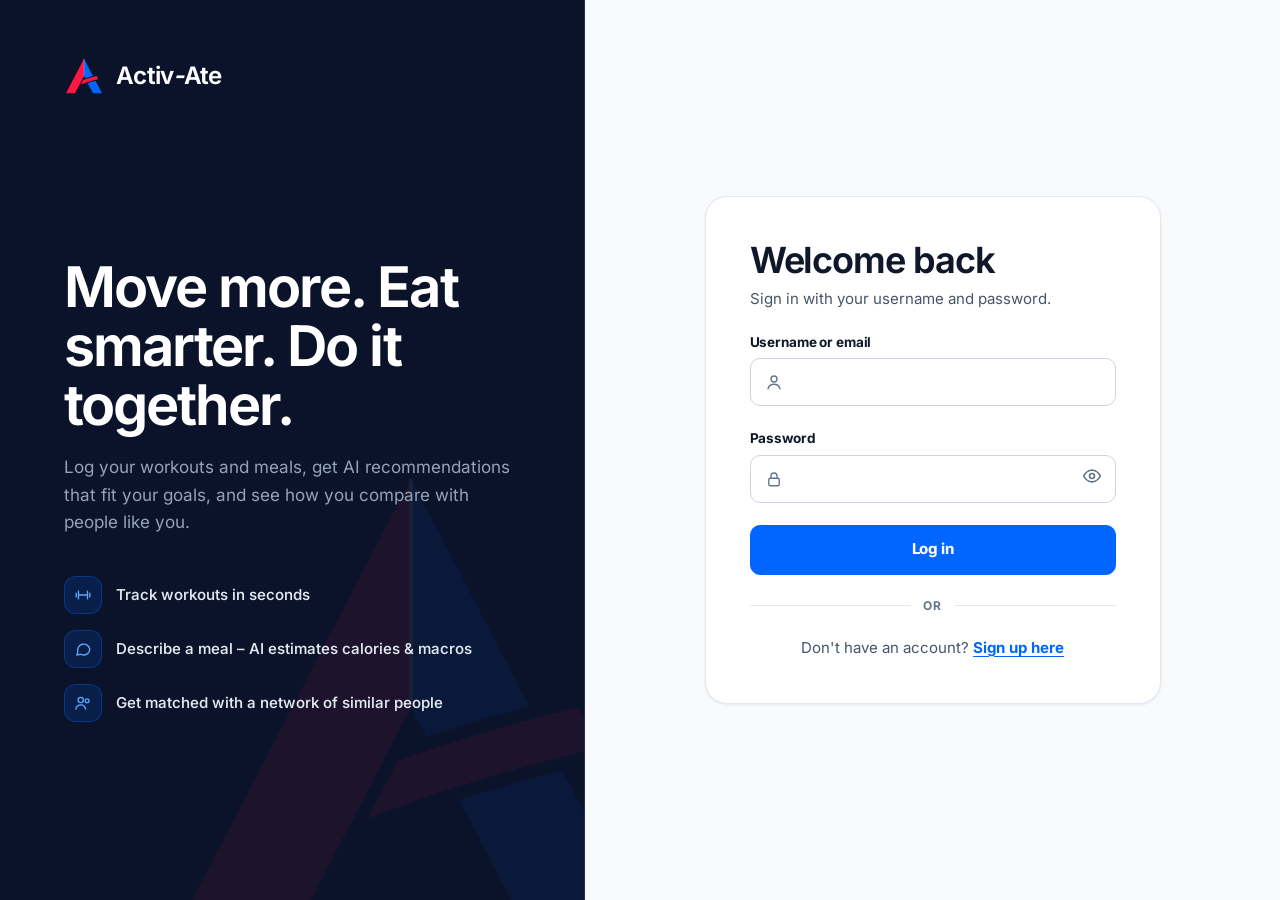
==== frontend/coach.html @ bc6c4521 "First commit" ====
<!doctype html>
<html lang="en">
<head>
  <meta charset="utf-8">
  <meta name="viewport" content="width=device-width, initial-scale=1">
  <title>AI Coach · Activ-Ate</title>
  <link rel="icon" href="assets/img/favicon.svg" type="image/svg+xml">
  <link rel="icon" href="assets/img/favicon-32.png" sizes="32x32" type="image/png">
  <link rel="apple-touch-icon" href="assets/img/apple-touch-icon.png">
  <link rel="manifest" href="assets/site.webmanifest">
  <meta name="theme-color" content="#0B132B">
  <link rel="preload" href="assets/fonts/inter-latin-wght-normal.woff2" as="font" type="font/woff2" crossorigin>
  <link rel="stylesheet" href="assets/css/styles.css">
</head>
<body>
<a class="sr-only" href="#main">Skip to content</a>
<div class="app">
  <aside id="sidebar" class="sidebar"></aside>
  <main class="main" id="main">

    <div class="page-header"><div><h1>AI Coach</h1><p class="lead">Ask anything about training, food or recovery – answers are based on your own data.</p></div></div>
    <div class="cols">
      <section class="card card--flush col-main" style="flex:3 1 480px">
        <div class="row" style="padding:18px 22px;border-bottom:1px solid var(--line-2)">
          <span class="ai-badge" style="width:40px;height:40px;border-radius:12px;background:var(--side);color:var(--mint)"><svg width="22" height="22" viewBox="0 0 24 24" fill="none" stroke="currentColor" stroke-width="2.2" stroke-linecap="round" aria-hidden="true"><path d="M12 3v3M12 18v3M3 12h3M18 12h3M6 6l2 2M16 16l2 2M6 18l2-2M16 8l2-2"/></svg></span>
          <div class="grow"><b>Activ-Ate Coach</b><div class="small" style="color:var(--brand);font-weight:600">Uses your goals, workouts &amp; meals</div></div>
          <button type="button" class="btn btn--small" id="new-chat">New chat</button>
        </div>
        <div class="chat-log" id="chat" role="log" aria-live="polite" aria-label="Conversation"></div>
        <div class="chips" id="chips" style="padding:14px 22px 4px"></div>
        <form class="row" id="chat-form" style="padding:10px 22px 8px;flex-wrap:nowrap" novalidate>
          <label for="chat-input" class="sr-only">Message to your coach</label>
          <input class="input" id="chat-input" name="text" maxlength="1000" placeholder="Ask your coach… e.g. What should I eat before my run?" autocomplete="off">
          <button class="btn btn--primary btn--icon" type="submit" aria-label="Send message"><svg width="20" height="20" viewBox="0 0 24 24" fill="none" stroke="currentColor" stroke-width="2.2" stroke-linecap="round" aria-hidden="true"><path d="M5 12h14M13 6l6 6-6 6"/></svg></button>
        </form>
        <p class="small muted" style="padding:0 22px 16px">The coach gives general fitness and nutrition guidance, not medical advice. For pain, injuries or health conditions, please see a professional.</p>
      </section>
      <div class="col-side" style="flex:1.4 1 280px">
        <section class="card"><h2>What your coach knows</h2><div id="context"><div class="skeleton" style="height:200px"></div></div><a href="goals.html" class="small" style="font-weight:600">Manage goals</a></section>
        <section class="card card--dark"><h2>Quick actions</h2><div class="stack" id="actions" style="gap:8px"></div></section>
      </div>
    </div>
  </main>
</div>
<script type="module" src="assets/js/pages/coach.js"></script>
</body>
</html>
---- frontend/assets/css/styles.css ----
/* ==========================================================================
   Activ-Ate – design system & layout  ·  "Pulse & Velocity"
   Sporty, young palette: Electric Blue & Laser Red.
   Clean flat styling: no gradients, no glow effects, no hover animations on cards.
   Fonts are self-hosted (assets/fonts) – no external requests.
   ========================================================================== */

@font-face {
  font-family: 'Inter'; font-style: normal; font-weight: 100 900; font-display: swap;
  src: url('../fonts/inter-latin-wght-normal.woff2') format('woff2-variations'), url('../fonts/inter-latin-wght-normal.woff2') format('woff2');
}

:root {
  /* ink & canvas */
  --ink: #0F172A;
  --ink-2: #475569;
  --ink-3: #64748B;
  --bg: #F8FAFC;
  --surface: #FFFFFF;
  --line: #E2E8F0;
  --line-2: #F1F5F9;
  --field: #CBD5E1;
  --track: #E2E8F0;

  /* Sport Primary: Electric Athletic Blue */
  --brand: #0066FF;
  --brand-dark: #0052CC;
  --brand-tint: #EFF6FF;
  --brand-tint-2: #DBEAFE;

  /* Sport Accent / Energy: Laser Crimson Red */
  --mint: #FF1744;            /* Laser red accent */
  --brass: #FF1744;
  --brass-dark: #D50000;
  --brass-tint: #FFF1F2;

  /* secondary / energy punch */
  --orange: #FF5722;
  --orange-ink: #D84315;
  --orange-tint: #FFEDE8;

  --danger: #EF4444;
  --danger-tint: #FEE2E2;

  /* dark surfaces (solid athletic navy) */
  --side: #0B132B;
  --side-2: #131F3F;
  --side-3: #1C2B54;
  --side-ink: #F8FAFC;
  --side-mute: #94A3B8;
  --side-line: #1E2E56;

  --radius: 16px;
  --radius-sm: 10px;
  --shadow-sm: 0 1px 2px rgba(15, 23, 42, .05);
  --shadow: 0 1px 3px rgba(15, 23, 42, .08);
  --font: 'Inter', system-ui, -apple-system, 'Segoe UI', Roboto, sans-serif;
  --font-display: 'Inter', system-ui, -apple-system, 'Segoe UI', Roboto, sans-serif;
  --ease: cubic-bezier(.16, 1, .3, 1);
}

*, *::before, *::after { box-sizing: border-box; }
html { -webkit-text-size-adjust: 100%; scrollbar-width: thin; scrollbar-color: #CBD5E1 transparent; }
body {
  margin: 0; background: var(--bg); color: var(--ink);
  font-family: var(--font); font-size: 15px; line-height: 1.5;
  -webkit-font-smoothing: antialiased; -moz-osx-font-smoothing: grayscale; text-rendering: optimizeLegibility;
  font-feature-settings: 'cv11', 'ss01';
}
::selection { background: #DBEAFE; color: #0052CC; }
a { color: var(--brand); text-underline-offset: 3px; }
a:hover { color: var(--brand-dark); }
button, input, select, textarea { font: inherit; color: inherit; }
h1, h2, h3 { margin: 0; }
h1 { font-family: var(--font-display); font-size: clamp(32px, 4.4vw, 46px); font-weight: 650; letter-spacing: -.035em; line-height: 1.08; }
h2 { font-family: var(--font-display); font-size: 21px; font-weight: 650; letter-spacing: -.02em; line-height: 1.25; }
h3 { font-size: 15px; font-weight: 700; letter-spacing: -.01em; }
p { margin: 0; }
:focus-visible { outline: 2px solid var(--brand); outline-offset: 3px; border-radius: 6px; }
[hidden] { display: none !important; }
.sr-only { position: absolute; width: 1px; height: 1px; padding: 0; margin: -1px; overflow: hidden; clip: rect(0 0 0 0); white-space: nowrap; border: 0; }
.sr-only:focus { position: fixed; left: 16px; top: 16px; width: auto; height: auto; margin: 0; padding: 10px 16px; clip: auto; z-index: 200; background: var(--brand); color: #fff; border-radius: 10px; font-weight: 700; }
.muted { color: var(--ink-2); }
.small { font-size: 13px; }
.num { font-family: var(--font-display); font-weight: 800; font-variant-numeric: lining-nums tabular-nums; letter-spacing: -.02em; }
.stack { display: flex; flex-direction: column; gap: 12px; }
.stack-lg { display: flex; flex-direction: column; gap: 20px; }
.row { display: flex; align-items: center; gap: 12px; flex-wrap: wrap; }
.row-between { display: flex; align-items: center; justify-content: space-between; gap: 12px; flex-wrap: wrap; }
.grow { flex: 1; min-width: 0; }

/* ---------- App shell ---------- */
.app { display: flex; min-height: 100vh; }
.sidebar {
  width: 268px; flex-shrink: 0; color: var(--side-ink);
  background: #0B132B;
  border-right: 1px solid var(--side-line);
  padding: 30px 18px 24px; display: flex; flex-direction: column; gap: 32px;
  position: sticky; top: 0; height: 100vh; overflow-y: auto;
}
.brand { display: flex; align-items: center; gap: 12px; padding: 0 10px; color: inherit; text-decoration: none; }
.brand:hover { color: inherit; }
.brand-logo { width: 40px; height: 40px; display: block; flex-shrink: 0; }
.brand-mark { width: 34px; height: 34px; display: grid; place-items: center; flex-shrink: 0; }
.brand-name { font-family: var(--font-display); font-size: 24px; font-weight: 650; letter-spacing: -.03em; line-height: 1; color: #FFFFFF; }
.nav { display: flex; flex-direction: column; gap: 4px; }
.nav a, .nav button {
  position: relative; display: flex; align-items: center; gap: 13px; min-height: 44px; padding: 0 14px;
  border-radius: var(--radius-sm); color: var(--side-mute); text-decoration: none;
  font-weight: 600; font-size: 14.5px; letter-spacing: -.01em; background: none; border: none; cursor: pointer; width: 100%; text-align: left;
  transition: background .18s, color .18s;
}
.nav svg { stroke-width: 1.8; flex-shrink: 0; opacity: .85; }
.nav a:hover, .nav button:hover { background: rgba(255, 255, 255, .06); color: #fff; }
.nav a[aria-current="page"] {
  background: #131F3F;
  color: #fff; font-weight: 700;
}
.nav a[aria-current="page"]::before {
  content: ''; position: absolute; left: 0; top: 10px; bottom: 10px; width: 4px;
  border-radius: 0 4px 4px 0; background: var(--mint);
}
.nav a[aria-current="page"] svg { color: #60A5FA; opacity: 1; }
.nav .nav-badge {
  margin-left: auto; font-size: 11px; font-weight: 800; background: var(--mint);
  color: #FFFFFF; border-radius: 999px; padding: 2px 8px;
}
.sidebar-foot { margin-top: auto; display: flex; flex-direction: column; gap: 14px; }
.sidebar-foot .nav { padding-top: 14px; border-top: 1px solid var(--side-line); }
.user-card { display: flex; align-items: center; gap: 12px; padding: 12px; border-radius: 14px; background: rgba(255, 255, 255, .04); border: 1px solid var(--side-line); }
.user-card .name { font-weight: 700; font-size: 14px; color: #fff; }
.user-card .sub { font-size: 12px; color: var(--side-mute); overflow: hidden; text-overflow: ellipsis; white-space: nowrap; max-width: 150px; }
.menu-toggle { display: none; }

.main { flex: 1; min-width: 0; padding: 44px 52px 80px; display: flex; flex-direction: column; gap: 28px; }
.main > * { width: 100%; max-width: 1240px; margin-left: auto; margin-right: auto; }
.page-header { display: flex; align-items: flex-end; justify-content: space-between; gap: 20px; flex-wrap: wrap; padding-bottom: 24px; border-bottom: 2px solid var(--line); }
.page-header .eyebrow {
  font-size: 12px; font-weight: 800; letter-spacing: .12em; text-transform: uppercase;
  color: var(--mint); margin-bottom: 10px; display: inline-flex; align-items: center; gap: 6px;
}
.page-header .eyebrow::before {
  content: ''; display: inline-block; width: 8px; height: 8px; border-radius: 50%;
  background: var(--mint);
}
.page-header .lead { font-size: 16px; color: var(--ink-2); margin-top: 8px; max-width: 62ch; font-weight: 450; }

@media (max-width: 960px) {
  .app { flex-direction: column; }
  .sidebar { width: 100%; height: auto; position: sticky; top: 0; z-index: 20; padding: 12px 16px; gap: 12px; border-right: none; border-bottom: 1px solid var(--side-line); }
  .sidebar-top { display: flex; align-items: center; justify-content: space-between; }
  .brand-logo { width: 34px; height: 34px; }
  .brand-name { font-size: 22px; }
  .menu-toggle { display: inline-flex; align-items: center; justify-content: center; width: 44px; height: 44px; border-radius: 10px; border: 1px solid var(--side-line); background: transparent; color: #fff; cursor: pointer; }
  .sidebar .nav, .sidebar .sidebar-foot { display: none; }
  .sidebar.open .nav, .sidebar.open .sidebar-foot { display: flex; }
  .main { padding: 24px 16px 56px; gap: 20px; }
  .page-header { padding-bottom: 18px; }
}

/* ---------- Cards & layout grids (no hover animations/glows) ---------- */
.card {
  background: var(--surface); border: 1px solid var(--line); border-radius: var(--radius);
  padding: 26px; display: flex; flex-direction: column; gap: 18px; min-width: 0;
  box-shadow: var(--shadow);
}
.card--dark {
  color: var(--side-ink); border-color: var(--side-line);
  background: #101E42;
}
.card--dark h2 { color: #fff; }
.card--dark .muted { color: #94A3B8; }
.card--flush { padding: 0; overflow: hidden; gap: 0; }
.card-head { display: flex; align-items: center; justify-content: space-between; gap: 12px; flex-wrap: wrap; }
.card-head a {
  font-size: 13px; font-weight: 750; letter-spacing: .01em; color: var(--brand);
  text-decoration: none; border-bottom: 2px solid rgba(0, 102, 255, .3); padding-bottom: 1px;
  transition: color .15s, border-color .15s;
}
.card-head a:hover { color: var(--mint); border-color: var(--mint); }
.cols { display: flex; flex-wrap: wrap; gap: 24px; align-items: flex-start; }
.col-main { flex: 3 1 480px; min-width: 0; display: flex; flex-direction: column; gap: 24px; }
.col-side { flex: 2 1 320px; min-width: 0; display: flex; flex-direction: column; gap: 24px; }

.kpis { display: grid; grid-template-columns: repeat(auto-fit, minmax(190px, 1fr)); gap: 18px; }
.kpi {
  position: relative; overflow: hidden; background: var(--surface); border: 1px solid var(--line);
  border-radius: var(--radius); padding: 22px 20px 20px; display: flex; flex-direction: column; gap: 10px;
  box-shadow: var(--shadow);
}
.kpi::before {
  content: ''; position: absolute; left: 0; top: 0; width: 100%; height: 3px;
  background: var(--brand);
}
.kpi-label { font-size: 11px; font-weight: 800; letter-spacing: .12em; text-transform: uppercase; color: var(--ink-3); }
.kpi-value { font-family: var(--font-display); font-size: 38px; font-weight: 650; line-height: 1.05; letter-spacing: -.03em; font-variant-numeric: lining-nums tabular-nums; color: var(--ink); }
.kpi-value small { font-family: var(--font); font-size: 14px; color: var(--ink-3); font-weight: 600; letter-spacing: 0; margin-left: 2px; }
.kpi-note { font-size: 13px; font-weight: 600; color: var(--ink-2); }
.kpi-note--warm { color: var(--mint); }

.track { height: 8px; border-radius: 99px; background: var(--track); overflow: hidden; }
.track > span {
  display: block; height: 100%; border-radius: 99px;
  background: var(--brand);
  width: 0; transition: width .4s var(--ease);
}
.track--warm > span {
  background: var(--mint);
}
.track--thick { height: 10px; }

.ai-badge {
  width: 36px; height: 36px; border-radius: 12px;
  background: var(--mint);
  color: #FFFFFF; display: grid; place-items: center; flex-shrink: 0;
}
.ai-tag { font-size: 11px; font-weight: 800; letter-spacing: .12em; text-transform: uppercase; color: #60A5FA; }
.ai-tag--warm { color: #FFA4B2; }

/* ---------- Buttons ---------- */
.btn {
  display: inline-flex; align-items: center; justify-content: center; gap: 8px; min-height: 44px; padding: 0 20px;
  border-radius: var(--radius-sm); border: 1.5px solid var(--field); background: var(--surface); color: var(--ink);
  font-size: 14.5px; font-weight: 750; letter-spacing: -.01em; cursor: pointer; text-decoration: none; white-space: nowrap;
  transition: border-color .18s, background .18s, color .18s;
}
.btn:hover { border-color: var(--brand); background: var(--brand-tint); color: var(--brand); }
.btn:active { transform: translateY(1px); }
.btn:disabled, .btn[aria-busy="true"] { opacity: .55; cursor: not-allowed; }
.btn--primary {
  background: var(--brand);
  border-color: var(--brand); color: #FFFFFF; font-weight: 750;
}
.btn--primary:hover {
  background: var(--brand-dark);
  border-color: var(--brand-dark); color: #fff;
}
.btn--mint {
  background: var(--mint);
  border-color: var(--mint); color: #FFFFFF; font-weight: 800;
}
.btn--mint:hover {
  color: #FFFFFF; background: var(--brass-dark);
  border-color: var(--brass-dark);
}
.btn--ghost-dark { background: transparent; border-color: var(--side-line); color: var(--side-ink); }
.btn--ghost-dark:hover { color: #fff; border-color: var(--brand); background: rgba(0, 102, 255, .15); }
.btn--link { border: none; background: none; padding: 0; min-height: 44px; color: var(--brand); text-decoration: underline; text-underline-offset: 4px; font-weight: 700; }
.btn--link:hover { background: none; color: var(--mint); }
.btn--small { min-height: 36px; padding: 0 14px; font-size: 13px; border-radius: 9px; font-weight: 700; }
.btn--block { width: 100%; min-height: 50px; font-size: 15px; }
.btn--icon { width: 44px; padding: 0; font-size: 20px; line-height: 1; }
.btn .spinner { width: 16px; height: 16px; border-width: 2px; }

.chip {
  display: inline-flex; align-items: center; gap: 6px; min-height: 40px; padding: 0 16px; border-radius: 999px;
  border: 1.5px solid var(--field); background: var(--surface); font-size: 13.5px; font-weight: 650; cursor: pointer;
  transition: background .18s, border-color .18s, color .18s;
}
.chip:hover { border-color: var(--brand); color: var(--brand); }
.chip[aria-pressed="true"], .chip.is-on {
  border-color: var(--brand); background: var(--brand); color: #FFFFFF;
}
.chip--removable { cursor: default; background: var(--brand-tint); border-color: transparent; color: var(--brand); padding-right: 6px; font-weight: 700; }
.chip--removable:hover { border-color: transparent; }
.chip--removable button { width: 28px; height: 28px; border-radius: 50%; border: none; background: transparent; cursor: pointer; font-size: 18px; line-height: 1; color: var(--brand); font-weight: 800; }
.chip--removable button:hover { background: rgba(0, 102, 255, .15); }
.chips { display: flex; flex-wrap: wrap; gap: 8px; }

.seg { display: inline-flex; flex-wrap: wrap; gap: 4px; padding: 4px; border-radius: 12px; background: #EEF2F6; border: 1px solid var(--line); }
.seg button { min-height: 38px; padding: 0 16px; border-radius: 8px; border: none; background: transparent; font-size: 13.5px; font-weight: 700; color: var(--ink-2); cursor: pointer; transition: background .18s, color .18s; }
.seg button:hover { color: var(--ink); }
.seg button[aria-selected="true"] { background: var(--brand); color: #FFFFFF; }
.seg--light { background: var(--track); border: none; }
.seg--light button[aria-selected="true"] { background: var(--surface); color: var(--ink); }

/* ---------- Forms ---------- */
.field { display: flex; flex-direction: column; gap: 6px; font-size: 13.5px; font-weight: 700; letter-spacing: -.01em; min-width: 0; }
.field .hint { font-size: 12px; font-weight: 500; color: var(--ink-3); }
.input, select.input, textarea.input {
  width: 100%; min-height: 48px; border: 1.5px solid var(--field); border-radius: var(--radius-sm); padding: 0 14px;
  font-size: 15px; font-weight: 500; background: var(--surface); transition: border-color .18s;
}
.input::placeholder { color: #94A3B8; }
.input:hover { border-color: #94A3B8; }
textarea.input { padding: 13px 14px; line-height: 1.55; resize: vertical; min-height: 96px; }
.input:focus { outline: none; border-color: var(--brand); }
.input[aria-invalid="true"] { border-color: var(--danger); }
.field-error { font-size: 13px; font-weight: 700; color: var(--danger); }
.field-ok { font-size: 13px; font-weight: 700; color: var(--brand); }
.form-error { padding: 12px 14px; border-radius: var(--radius-sm); background: var(--danger-tint); border: 1px solid #FECACA; color: var(--danger); font-size: 14px; font-weight: 700; }
.input-icon { position: relative; }
.input-icon > svg { position: absolute; left: 15px; top: 50%; transform: translateY(-50%); color: var(--ink-3); pointer-events: none; stroke-width: 1.8; }
.input-icon > .input { padding-left: 44px; }
.input-icon > .reveal { position: absolute; right: 4px; top: 50%; transform: translateY(-50%); width: 40px; height: 40px; border: none; background: none; cursor: pointer; color: var(--ink-3); border-radius: 8px; }
.input-icon > .reveal:hover { color: var(--brand); }
.form-grid { display: grid; grid-template-columns: repeat(auto-fit, minmax(200px, 1fr)); gap: 18px; }
.form-grid--2 { display: grid; grid-template-columns: repeat(2, minmax(0, 1fr)); gap: 14px; }
.form-grid--4 { display: grid; grid-template-columns: repeat(auto-fit, minmax(110px, 1fr)); gap: 10px; }
.pill-grid { display: grid; grid-template-columns: repeat(3, minmax(0, 1fr)); gap: 8px; }
.pill {
  min-height: 44px; border-radius: var(--radius-sm); border: 1.5px solid var(--field); background: var(--surface);
  font-size: 14px; font-weight: 650; cursor: pointer; transition: background .18s, border-color .18s, color .18s;
}
.pill:hover { border-color: var(--brand); }
.pill[aria-pressed="true"] { border-color: var(--brand); background: var(--brand); color: #FFFFFF; font-weight: 750; }
.switch { display: inline-flex; align-items: center; gap: 10px; background: none; border: none; padding: 0; min-height: 44px; cursor: pointer; font-size: 14px; text-align: left; }
.switch .track-sw { width: 44px; height: 26px; border-radius: 99px; background: var(--field); position: relative; flex-shrink: 0; transition: background .2s; }
.switch .track-sw::after { content: ''; position: absolute; top: 3px; left: 3px; width: 20px; height: 20px; border-radius: 50%; background: #fff; transition: left .22s var(--ease); }
.switch[aria-checked="true"] .track-sw { background: var(--brand); }
.switch[aria-checked="true"] .track-sw::after { left: 21px; }
.stepper { display: inline-flex; align-items: center; gap: 6px; }
.stepper button { width: 36px; height: 36px; border-radius: 9px; border: 1.5px solid var(--field); background: var(--surface); cursor: pointer; font-size: 18px; line-height: 1; font-weight: 700; transition: border-color .18s; }
.stepper button:hover { border-color: var(--brand); color: var(--brand); }
.stepper output { min-width: 34px; text-align: center; font-family: var(--font-display); font-size: 19px; font-weight: 800; font-variant-numeric: lining-nums tabular-nums; }
.tabs-inline { display: flex; padding: 4px; border-radius: 12px; background: #EEF2F6; gap: 4px; }
.tabs-inline button { min-height: 40px; padding: 0 16px; border-radius: 8px; border: none; background: transparent; font-size: 13.5px; font-weight: 700; cursor: pointer; color: var(--ink-2); }
.tabs-inline button[aria-selected="true"] { background: var(--surface); color: var(--ink); }

/* ---------- Combobox (sports autocomplete) ---------- */
.combo { position: relative; }
.combo-list {
  position: absolute; z-index: 30; left: 0; right: 0; top: calc(100% + 6px); margin: 0; padding: 6px; list-style: none;
  background: var(--surface); border: 1.5px solid var(--line); border-radius: 14px; box-shadow: var(--shadow);
  max-height: 290px; overflow-y: auto;
}
.combo-option { display: flex; justify-content: space-between; align-items: center; gap: 12px; padding: 10px 12px; border-radius: 8px; cursor: pointer; font-size: 14px; font-weight: 650; }
.combo-option .meta { font-size: 12px; font-weight: 500; color: var(--ink-3); }
.combo-option[aria-selected="true"], .combo-option:hover { background: var(--brand-tint); color: var(--brand); }
.combo-option--free { color: var(--brand); border-top: 1px solid var(--line-2); margin-top: 4px; font-weight: 750; }
.combo-empty { padding: 10px 12px; font-size: 13px; color: var(--ink-2); }

/* ---------- Lists, tables, charts ---------- */
.list-row { display: flex; align-items: center; gap: 16px; padding: 14px 0; border-bottom: 1px solid var(--line-2); }
.list-row:last-child { border-bottom: none; }
.list-row .title { font-weight: 700; font-size: 15px; }
.list-row .meta { font-size: 13px; color: var(--ink-2); }
.icon-box {
  width: 44px; height: 44px; border-radius: 12px; display: grid; place-items: center;
  flex-shrink: 0; background: var(--brand-tint); color: var(--brand);
}
.icon-box svg { stroke-width: 1.8; }
.icon-box--warm { background: var(--brass-tint); color: var(--mint); }
.tag { flex-shrink: 0; padding: 4px 11px; border-radius: 999px; font-size: 11.5px; font-weight: 800; letter-spacing: .02em; background: #EEF2F6; color: var(--ink-2); }
.tag--brand { background: var(--brand-tint); color: var(--brand); }
.tag--warm { background: var(--brass-tint); color: var(--mint); }
.avatar {
  width: 38px; height: 38px; border-radius: 50%; display: grid; place-items: center;
  font-size: 13px; font-weight: 800; letter-spacing: .01em; flex-shrink: 0;
  background: var(--brand-tint); color: var(--brand); border: 2px solid #DBEAFE;
}
.avatar--me {
  background: var(--mint);
  color: #FFFFFF; border-color: #FECDD3;
}
.avatar--lg { width: 68px; height: 68px; font-size: 24px; font-family: var(--font-display); font-weight: 850; border-width: 3px; }

.bars { display: grid; gap: 14px; align-items: end; height: 200px; position: relative; }
.bars .bar-col { display: flex; flex-direction: column; align-items: center; gap: 7px; justify-content: flex-end; height: 100%; min-width: 0; }
.bars .bar {
  width: 100%; max-width: 40px; border-radius: 4px 4px 0 0;
  background: var(--brand);
  min-height: 4px; transition: height .4s var(--ease);
}
.bars .bar--today, .bars .bar--hl {
  background: var(--mint);
}
.bars .bar--empty { background: #E2E8F0; }
.bars .bar-val { font-size: 12px; color: var(--ink-2); font-variant-numeric: tabular-nums; font-weight: 700; }
.bars .bar-lbl { font-size: 11px; font-weight: 800; letter-spacing: .06em; text-transform: uppercase; color: var(--ink-3); white-space: nowrap; }
.target-line { position: absolute; left: 0; right: 0; border-top: 2px dashed var(--mint); opacity: .8; pointer-events: none; }
.legend-dash { display: inline-block; width: 18px; border-top: 2px dashed var(--mint); vertical-align: middle; margin-right: 6px; }

.table-wrap { overflow-x: auto; }
.table { min-width: 680px; font-size: 14px; }
.table .tr { display: grid; grid-template-columns: var(--cols); gap: 10px; align-items: center; padding: 14px 20px; border-top: 1px solid var(--line-2); }
.table .tr:not(.th):hover { background: #F8FAFC; }
.table .th {
  background: #F1F5F9; color: var(--ink-3); font-size: 11px; font-weight: 800;
  letter-spacing: .08em; line-height: 1.35; text-transform: uppercase;
  border-top: none; border-bottom: 2px solid var(--line); padding-top: 13px; padding-bottom: 13px; align-items: end;
}
.table .avatar { width: 32px; height: 32px; font-size: 11.5px; }
.table a { white-space: nowrap; }
a[href^="member.html"] { color: var(--ink); font-weight: 700; text-decoration: none; }
a[href^="member.html"]:hover { color: var(--brand); text-decoration: underline; text-underline-offset: 3px; }
.table .tr.is-me {
  background: #EFF6FF;
  border-left: 4px solid var(--brand);
}
.table .rank { font-family: var(--font-display); font-weight: 650; font-size: 18px; font-variant-numeric: lining-nums tabular-nums; color: var(--ink); }
.dot-active { width: 8px; height: 8px; border-radius: 50%; background: var(--mint); flex-shrink: 0; }
.status-pass { color: var(--brand); font-weight: 750; display: inline-flex; align-items: center; gap: 8px; }
.status-fail { color: var(--orange-ink); font-weight: 750; display: inline-flex; align-items: center; gap: 8px; }

.compare { display: flex; align-items: flex-end; justify-content: center; gap: 64px; height: 250px; border-bottom: 2px solid var(--line); padding-top: 10px; }
.compare .col { display: flex; flex-direction: column; align-items: center; gap: 10px; }
.compare .cbar { width: 92px; border-radius: 6px 6px 0 0; transition: height .4s var(--ease); }
.compare .cbar--them { background: var(--mint); }
.compare .cbar--me { background: var(--brand); }
.compare-labels { display: flex; justify-content: center; gap: 64px; font-size: 12px; font-weight: 800; letter-spacing: .1em; text-transform: uppercase; color: var(--ink-2); margin-top: -8px; }
.compare-labels span { width: 92px; text-align: center; }

/* ---------- Feedback ---------- */
.toast-host { position: fixed; right: 24px; bottom: 24px; z-index: 100; display: flex; flex-direction: column; gap: 10px; align-items: flex-end; }
.toast {
  background: #0B132B; color: #FFFFFF; padding: 14px 18px; border-radius: 12px;
  border: 1px solid var(--side-line); font-size: 14px; font-weight: 650;
  display: flex; align-items: center; gap: 10px; box-shadow: var(--shadow);
  max-width: 420px;
}
.toast--error { background: #450A0A; border-color: #EF4444; }
.spinner { width: 22px; height: 22px; border-radius: 50%; border: 2.5px solid rgba(0, 102, 255, .25); border-top-color: var(--brand); animation: spin .8s linear infinite; display: inline-block; }
.btn--primary .spinner, .btn--mint .spinner { border-color: rgba(255, 255, 255, .3); border-top-color: #fff; }
@keyframes spin { to { transform: rotate(360deg); } }
.skeleton { background: #E2E8F0; border-radius: var(--radius-sm); min-height: 16px; }
.empty { padding: 22px; border-radius: 12px; border: 2px dashed var(--field); background: transparent; color: var(--ink-2); font-size: 14px; text-align: center; font-weight: 550; }
.info {
  padding: 13px 16px; border-radius: 12px; background: var(--brand-tint);
  border: 1px solid #BFDBFE; border-left: 4px solid var(--brand);
  color: var(--brand-dark); font-size: 14px; line-height: 1.55; font-weight: 500;
}
.typing { display: inline-flex; gap: 6px; padding: 14px 16px; border-radius: 16px 16px 16px 4px; background: var(--surface); border: 1px solid var(--line); }
.typing span { width: 7px; height: 7px; border-radius: 50%; background: var(--mint); }
.typing span:nth-child(2) { background: var(--brand); }
.typing span:nth-child(3) { background: var(--ink-3); }

/* ---------- Dialog ---------- */
dialog.modal {
  border: 1px solid var(--line); border-radius: 20px; padding: 0; width: min(580px, calc(100vw - 32px));
  background: var(--surface); box-shadow: var(--shadow);
  color: var(--ink);
}
dialog.modal::backdrop { background: rgba(11, 19, 43, .6); }
.modal-body { padding: 32px; display: flex; flex-direction: column; gap: 20px; }

/* ---------- Auth & onboarding ---------- */
.auth { min-height: 100vh; display: flex; flex-wrap: wrap; }
.auth-brand {
  position: relative; overflow: hidden; flex: 1 1 420px; color: var(--side-ink); padding: 56px 64px; display: flex; flex-direction: column; gap: 40px;
  background: #0B132B;
  border-right: 1px solid var(--side-line);
}
.auth-brand::after {
  content: ''; position: absolute; right: -90px; bottom: -70px; width: min(560px, 90%); aspect-ratio: 1;
  background: url('../img/logo-mark.svg') center / contain no-repeat; opacity: .07; pointer-events: none;
}
.auth-brand > * { position: relative; z-index: 1; }
.auth-brand h2 { font-family: var(--font-display); font-size: clamp(38px, 4.8vw, 56px); font-weight: 650; line-height: 1.05; color: #FFFFFF; letter-spacing: -.035em; }
.auth-brand p { font-size: 17px; line-height: 1.6; color: var(--side-mute); max-width: 44ch; }
.auth-points { display: flex; flex-direction: column; gap: 16px; }
.auth-points div { display: flex; align-items: center; gap: 14px; font-size: 15px; color: #E2E8F0; font-weight: 550; }
.auth-points .ic {
  width: 38px; height: 38px; border-radius: 12px;
  background: rgba(0, 102, 255, .15); border: 1.5px solid rgba(0, 102, 255, .35);
  color: #60A5FA; display: grid; place-items: center; flex-shrink: 0;
}
.auth-points .ic svg { stroke-width: 1.8; }
.auth-main { flex: 1.3 1 480px; padding: 48px 24px; display: flex; align-items: center; justify-content: center; background: var(--bg); }
.auth-card {
  width: 100%; max-width: 456px; background: var(--surface); border: 1px solid var(--line);
  border-radius: 22px; padding: 44px; display: flex; flex-direction: column; gap: 22px;
  box-shadow: var(--shadow);
}
.auth-col { width: 100%; max-width: 456px; display: flex; flex-direction: column; align-items: center; gap: 28px; }
.brand--light .brand-name { color: var(--ink); }
.brand--light .brand-name i { color: var(--mint); }
.auth-card h1 { font-size: 36px; font-weight: 650; letter-spacing: -.03em; }
.divider { display: flex; align-items: center; gap: 12px; color: var(--ink-3); font-size: 12px; font-weight: 700; letter-spacing: .12em; text-transform: uppercase; }
.divider::before, .divider::after { content: ''; flex: 1; height: 1px; background: var(--line); }
@media (max-width: 560px) { .auth-brand { padding: 36px 24px; } .auth-card { padding: 28px 20px; } .auth-card h1 { font-size: 30px; } }

.topbar {
  background: #0B132B; color: var(--side-ink);
  padding: 16px 40px; display: flex; flex-wrap: wrap; align-items: center; justify-content: space-between; gap: 12px;
  border-bottom: 1px solid var(--side-line);
}
.topbar a { color: #60A5FA; font-weight: 700; }
.topbar a:hover { color: #fff; }
.topbar .brand { padding: 0; }
.onboard { width: 100%; max-width: 940px; margin: 0 auto; padding: 48px 24px 72px; display: flex; flex-direction: column; gap: 30px; }
#step-no { font-size: 12px !important; font-weight: 800; letter-spacing: .12em; text-transform: uppercase; color: var(--mint) !important; }
.steps { list-style: none; margin: 0; padding: 0; display: grid; grid-template-columns: repeat(3, minmax(0, 1fr)); gap: 12px; }
.steps li { display: flex; direction: column; gap: 10px; font-size: 12px; font-weight: 750; letter-spacing: .06em; text-transform: uppercase; color: var(--ink-3); }
.steps li::before { content: ''; height: 4px; border-radius: 99px; background: #E2E8F0; }
.steps li.done::before { background: var(--brand); }
.steps li.current::before { background: var(--mint); }
.steps li.current { color: var(--ink); }
.goal-card {
  display: flex; flex-direction: column; align-items: flex-start; gap: 8px; text-align: left; padding: 20px;
  border-radius: 14px; cursor: pointer; border: 1.5px solid var(--line); background: var(--surface);
  transition: border-color .18s, background .18s;
}
.goal-card:hover { border-color: var(--brand); }
.goal-card[aria-pressed="true"] { border-color: var(--brand); background: var(--brand-tint); }
.goal-card .t { font-family: var(--font-display); font-size: 18px; font-weight: 750; display: flex; justify-content: space-between; width: 100%; align-items: center; letter-spacing: -.02em; }
.goal-card .d { font-size: 13px; color: var(--ink-2); line-height: 1.5; font-weight: 450; }
.goal-card .check { width: 22px; height: 22px; border-radius: 50%; background: #E2E8F0; display: grid; place-items: center; }
.goal-card[aria-pressed="true"] .check { background: var(--brand); color: #fff; }
.goal-row { display: flex; flex-wrap: wrap; align-items: center; gap: 14px; padding: 12px 14px; border-radius: 12px; background: #F8FAFC; border: 1px solid var(--line-2); }

/* ---------- Chat ---------- */
.chat-log { height: 540px; overflow-y: auto; padding: 24px; display: flex; flex-direction: column; gap: 14px; background: #F8FAFC; }
.bubble { max-width: 80%; padding: 14px 18px; font-size: 15px; line-height: 1.6; white-space: pre-line; overflow-wrap: anywhere; }
.bubble--me {
  align-self: flex-end; border-radius: 18px 18px 4px 18px;
  background: var(--brand);
  color: #FFFFFF;
}
.bubble--ai {
  align-self: flex-start; border-radius: 18px 18px 18px 4px;
  background: var(--surface); border: 1px solid var(--line);
}
.bubble--error { align-self: flex-start; border-radius: 16px; background: var(--danger-tint); color: var(--danger); font-weight: 600; }
@media (max-width: 560px) { .chat-log { height: 60vh; } .bubble { max-width: 92%; } }

@media (max-width: 560px) {
  .kpis { grid-template-columns: repeat(2, minmax(0, 1fr)); gap: 12px; }
  .kpi { padding: 18px 14px 14px; }
  .kpi-value { font-size: 28px; }
  .card { padding: 18px; }
  .table .tr { padding-left: 16px; padding-right: 16px; }
  .page-header .row { width: 100%; }
}

/* ---------- Utilities ---------- */
.mt-0 { margin-top: 0; }
.w-full { width: 100%; }
.text-right { text-align: right; }
.nowrap { white-space: nowrap; }
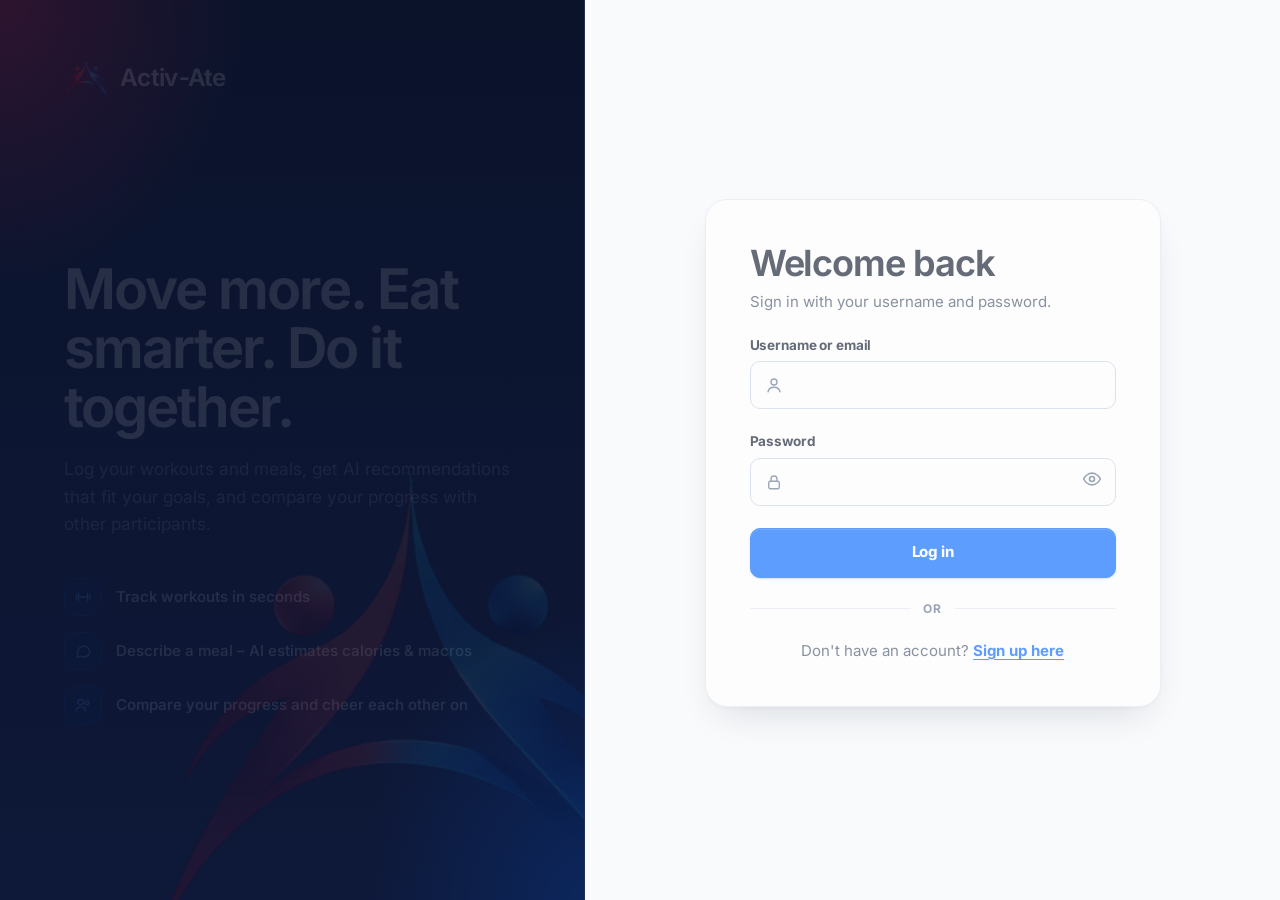
==== commit 147f1498: "New frontend and update backend, also included calories calculations" ====
--- a/frontend/coach.html
+++ b/frontend/coach.html
@@ -4,7 +4,7 @@
   <meta charset="utf-8">
   <meta name="viewport" content="width=device-width, initial-scale=1">
   <title>AI Coach · Activ-Ate</title>
-  <link rel="icon" href="assets/img/favicon.svg" type="image/svg+xml">
+  <link rel="icon" href="assets/img/favicon-64.png" sizes="64x64" type="image/png">
   <link rel="icon" href="assets/img/favicon-32.png" sizes="32x32" type="image/png">
   <link rel="apple-touch-icon" href="assets/img/apple-touch-icon.png">
   <link rel="manifest" href="assets/site.webmanifest">
--- a/frontend/assets/css/styles.css
+++ b/frontend/assets/css/styles.css
@@ -1,7 +1,8 @@
 /* ==========================================================================
    Activ-Ate – design system & layout  ·  "Pulse & Velocity"
-   Sporty, young palette: Electric Blue & Laser Red.
-   Clean flat styling: no gradients, no glow effects, no hover animations on cards.
+   Sporty, young palette: Electric Blue & Laser Red (the two athletes of the logo).
+   Clean, mostly flat styling; the red→blue logo gradient is used only as a thin accent.
+   Motion: short (≤ .35s), never blocks input, switched off with prefers-reduced-motion.
    Fonts are self-hosted (assets/fonts) – no external requests.
    ========================================================================== */
 
@@ -53,7 +54,10 @@
   --radius: 16px;
   --radius-sm: 10px;
   --shadow-sm: 0 1px 2px rgba(15, 23, 42, .05);
-  --shadow: 0 1px 3px rgba(15, 23, 42, .08);
+  --shadow: 0 1px 2px rgba(15, 23, 42, .04), 0 6px 18px -8px rgba(15, 23, 42, .10);
+  --shadow-lg: 0 2px 4px rgba(15, 23, 42, .04), 0 18px 40px -14px rgba(15, 23, 42, .22);
+  --accent-gradient: linear-gradient(90deg, #FF1744 0%, #A63BE0 50%, #0066FF 100%);
+  --ring: 0 0 0 4px rgba(0, 102, 255, .14);
   --font: 'Inter', system-ui, -apple-system, 'Segoe UI', Roboto, sans-serif;
   --font-display: 'Inter', system-ui, -apple-system, 'Segoe UI', Roboto, sans-serif;
   --ease: cubic-bezier(.16, 1, .3, 1);
@@ -443,7 +447,7 @@
 }
 .auth-brand::after {
   content: ''; position: absolute; right: -90px; bottom: -70px; width: min(560px, 90%); aspect-ratio: 1;
-  background: url('../img/logo-mark.svg') center / contain no-repeat; opacity: .07; pointer-events: none;
+  background: url('../img/logo-mark.png') center / contain no-repeat; opacity: .07; pointer-events: none;
 }
 .auth-brand > * { position: relative; z-index: 1; }
 .auth-brand h2 { font-family: var(--font-display); font-size: clamp(38px, 4.8vw, 56px); font-weight: 650; line-height: 1.05; color: #FFFFFF; letter-spacing: -.035em; }
@@ -481,7 +485,7 @@
 .onboard { width: 100%; max-width: 940px; margin: 0 auto; padding: 48px 24px 72px; display: flex; flex-direction: column; gap: 30px; }
 #step-no { font-size: 12px !important; font-weight: 800; letter-spacing: .12em; text-transform: uppercase; color: var(--mint) !important; }
 .steps { list-style: none; margin: 0; padding: 0; display: grid; grid-template-columns: repeat(3, minmax(0, 1fr)); gap: 12px; }
-.steps li { display: flex; direction: column; gap: 10px; font-size: 12px; font-weight: 750; letter-spacing: .06em; text-transform: uppercase; color: var(--ink-3); }
+.steps li { display: flex; flex-direction: column; gap: 10px; font-size: 12px; font-weight: 750; letter-spacing: .06em; text-transform: uppercase; color: var(--ink-3); }
 .steps li::before { content: ''; height: 4px; border-radius: 99px; background: #E2E8F0; }
 .steps li.done::before { background: var(--brand); }
 .steps li.current::before { background: var(--mint); }
@@ -528,3 +532,187 @@
 .w-full { width: 100%; }
 .text-right { text-align: right; }
 .nowrap { white-space: nowrap; }
+
+/* ---------- Admin panel & waiting page ---------- */
+.status-pill { display: inline-flex; align-items: center; gap: 8px; padding: 6px 12px; border-radius: 999px; font-size: 12.5px; font-weight: 700; background: var(--line-2); color: var(--ink-2); }
+.status-pill::before { content: ''; width: 8px; height: 8px; border-radius: 50%; background: currentColor; }
+.status-pill--live { background: var(--brand-tint); color: var(--brand); }
+.status-pill--paused { background: var(--orange-tint); color: var(--orange-ink); }
+.admin-setting { display: flex; align-items: center; gap: 24px; padding: 16px 0; border-top: 1px solid var(--line-2); }
+.admin-setting h3 { margin-bottom: 4px; }
+.admin-setting .switch { flex-shrink: 0; min-width: 130px; font-weight: 700; }
+.admin-toolbar { display: flex; flex-wrap: wrap; align-items: flex-end; justify-content: space-between; gap: 16px; padding: 24px 24px 16px; }
+.admin-table { min-width: 1020px; }
+.admin-table .switch--sm { min-width: 0; }
+.input--compact { min-height: 38px; padding: 0 10px; font-size: 14px; }
+.cell-ellipsis { display: block; overflow: hidden; text-overflow: ellipsis; white-space: nowrap; max-width: 100%; }
+.cell-clamp { display: -webkit-box; -webkit-line-clamp: 2; -webkit-box-orient: vertical; overflow: hidden; }
+.csv-steps { margin: 0; padding-left: 20px; display: flex; flex-direction: column; gap: 6px; line-height: 1.55; }
+.csv-steps code { font-size: 12.5px; padding: 1px 6px; border-radius: 6px; background: var(--line-2); color: var(--ink); }
+.import-box { display: flex; flex-direction: column; gap: 12px; padding: 18px; border-radius: 12px; border: 1px solid var(--line); background: var(--bg); }
+.change-list { margin: 0; padding-left: 18px; max-height: 260px; overflow-y: auto; display: flex; flex-direction: column; gap: 4px; }
+.form-error ul { margin: 8px 0 0; padding-left: 18px; font-weight: 500; }
+.eyebrow-text { font-size: 12px; font-weight: 700; letter-spacing: .12em; text-transform: uppercase; color: var(--brand); }
+.waiting-pulse { width: 64px; height: 64px; border-radius: 50%; display: grid; place-items: center; background: var(--brand-tint); }
+.waiting-pulse .spinner { width: 30px; height: 30px; border-width: 3px; }
+@media (max-width: 720px) {
+  .admin-setting { flex-direction: column; align-items: flex-start; gap: 10px; }
+  .admin-toolbar { padding: 20px 18px 12px; }
+}
+/* The wide participant table scrolls inside its card instead of widening the page. */
+.admin-page .card { max-width: 100%; }
+.admin-page .table-wrap { position: relative; width: 100%; max-width: 100%; min-width: 0; }
+.bulk-bar { display: flex; flex-wrap: wrap; align-items: center; gap: 10px; padding: 0 24px 16px; }
+.switch--sm { min-height: 36px; gap: 8px; font-size: 13px; font-weight: 700; }
+.switch--sm .track-sw { width: 38px; height: 22px; }
+.switch--sm .track-sw::after { width: 16px; height: 16px; }
+.switch--sm[aria-checked="true"] .track-sw::after { left: 19px; }
+.switch:disabled { opacity: .6; cursor: wait; }
+@media (max-width: 720px) { .bulk-bar { padding: 0 18px 14px; } }
+/* Community leaderboard: long names are shortened with "…" so the "Goal ✓" tag stays in its column. */
+.member-cell { gap: 10px; flex-wrap: nowrap; min-width: 0; }
+.member-text { display: flex; flex-direction: column; align-items: flex-start; gap: 4px; min-width: 0; }
+.member-line { display: flex; align-items: center; gap: 8px; min-width: 0; max-width: 100%; }
+.member-cell .member-name { min-width: 0; overflow: hidden; text-overflow: ellipsis; white-space: nowrap; }
+.member-cell .avatar, .member-cell .tag, .member-cell .dot-active { flex-shrink: 0; }
+.member-goal { padding: 2px 8px; font-size: 11px; }
+
+/* Visibility network (admin) */
+.id-badge { display: inline-grid; place-items: center; min-width: 34px; height: 28px; padding: 0 8px; border-radius: 8px; background: var(--brand-tint); color: var(--brand); font-weight: 800; font-size: 13px; font-variant-numeric: tabular-nums; }
+.id-list { display: flex; flex-wrap: wrap; align-items: center; gap: 4px; min-width: 0; }
+.id-chip { display: inline-grid; place-items: center; min-width: 26px; height: 22px; padding: 0 6px; border-radius: 6px; background: var(--line-2); color: var(--ink); font-size: 12px; font-weight: 700; font-variant-numeric: tabular-nums; }
+.sees-cell { display: flex; align-items: center; justify-content: space-between; gap: 8px; min-width: 0; }
+.sees-cell .btn { flex-shrink: 0; }
+.cell-note { color: var(--orange-ink); font-weight: 600; }
+.admin-table .tr > span { min-width: 0; }
+.modal--wide { width: min(680px, calc(100vw - 32px)); }
+.sees-list { display: flex; flex-direction: column; gap: 4px; max-height: min(52vh, 460px); overflow-y: auto; padding: 4px; border: 1px solid var(--line); border-radius: 12px; }
+.sees-option { display: flex; align-items: center; gap: 12px; padding: 8px 10px; border-radius: 9px; cursor: pointer; }
+.sees-option:hover { background: var(--bg); }
+.sees-option input { width: 18px; height: 18px; accent-color: var(--brand); flex-shrink: 0; }
+.sees-option:has(input:checked) { background: var(--brand-tint); }
+.csv-grid { display: grid; grid-template-columns: repeat(auto-fit, minmax(340px, 1fr)); gap: 24px; align-items: start; }
+.csv-grid code { font-size: 12.5px; padding: 1px 6px; border-radius: 6px; background: var(--line-2); color: var(--ink); }
+.pair-example { display: flex; flex-wrap: wrap; align-items: center; gap: 18px; padding: 14px 16px; border-radius: 12px; background: var(--bg); border: 1px solid var(--line-2); }
+.pair-example ul { margin: 0; padding-left: 18px; line-height: 1.7; }
+.pair-table { display: grid; grid-template-columns: repeat(2, auto); gap: 4px 18px; font-size: 13px; font-variant-numeric: tabular-nums; }
+.pair-table span { font-size: 11px; font-weight: 700; letter-spacing: .08em; text-transform: uppercase; color: var(--ink-3); }
+.import-box h4 { margin: 4px 0 0; font-size: 13px; }
+
+/* ==========================================================================
+   Polish & motion (design only – no layout or logic changes)
+   ========================================================================== */
+
+/* ---------- Brand accents (red → blue, as in the logo) ---------- */
+.sidebar { background: linear-gradient(180deg, #0B132B 0%, #0D1734 100%); }
+.brand-logo { width: 44px; height: 44px; transition: transform .25s var(--ease); }
+.brand:hover .brand-logo { transform: translateY(-1px) rotate(-2deg); }
+.nav a[aria-current="page"]::before { background: linear-gradient(180deg, #FF1744 0%, #0066FF 100%); }
+.nav a[aria-current="page"] { background: linear-gradient(90deg, #15234A 0%, #121D3E 100%); }
+.nav a, .nav button { transition: background .18s, color .18s, transform .18s var(--ease); }
+.nav a:not([aria-current="page"]):hover svg { transform: translateX(1px); }
+.nav svg { transition: transform .18s var(--ease), color .18s; }
+.kpi::before { background: var(--accent-gradient); }
+.page-header { border-bottom: 1px solid var(--line); position: relative; }
+.page-header::after {
+  content: ''; position: absolute; left: 0; bottom: -1px; width: 72px; height: 2px; border-radius: 2px;
+  background: var(--accent-gradient);
+}
+.topbar, .auth-brand { background: linear-gradient(180deg, #0B132B 0%, #0E1838 100%); }
+.auth-brand::before {
+  content: ''; position: absolute; inset: 0; pointer-events: none;
+  background: radial-gradient(60% 45% at 0% 0%, rgba(255, 23, 68, .14), transparent 70%),
+              radial-gradient(55% 45% at 100% 100%, rgba(0, 102, 255, .18), transparent 70%);
+}
+.auth-brand::after { opacity: .09; }
+.card--dark { background: linear-gradient(160deg, #13234D 0%, #0E1A3C 100%); }
+.ai-badge { background: linear-gradient(135deg, #FF1744 0%, #E0005A 100%); box-shadow: 0 6px 14px -6px rgba(255, 23, 68, .55); }
+.avatar--me { background: linear-gradient(135deg, #FF3D5E 0%, #E3002B 100%); }
+
+/* ---------- Depth & surfaces ---------- */
+.card, .kpi { border-color: #E5EAF1; }
+.auth-card { box-shadow: var(--shadow-lg); }
+dialog.modal { box-shadow: var(--shadow-lg); }
+.combo-list { box-shadow: var(--shadow-lg); }
+.toast { box-shadow: 0 12px 30px -10px rgba(11, 19, 43, .5); }
+.table .tr { transition: background .15s; }
+.list-row { transition: background .15s; }
+
+/* ---------- Controls ---------- */
+.btn { transition: border-color .18s, background .18s, color .18s, transform .12s var(--ease), box-shadow .18s; }
+.btn:active:not(:disabled) { transform: translateY(1px) scale(.985); }
+.btn--primary { box-shadow: 0 1px 2px rgba(0, 82, 204, .25), inset 0 1px 0 rgba(255, 255, 255, .12); }
+.btn--primary:hover:not(:disabled) { box-shadow: 0 6px 16px -6px rgba(0, 102, 255, .55); transform: translateY(-1px); }
+.btn--mint:hover:not(:disabled) { box-shadow: 0 6px 16px -6px rgba(255, 23, 68, .5); transform: translateY(-1px); }
+.chip, .pill, .goal-card, .seg button, .tabs-inline button { transition: background .18s, border-color .18s, color .18s, transform .12s var(--ease), box-shadow .18s; }
+.chip:active, .pill:active, .goal-card:active, .seg button:active { transform: scale(.97); }
+.seg button[aria-selected="true"] { box-shadow: 0 2px 6px -2px rgba(0, 102, 255, .5); }
+.tabs-inline button[aria-selected="true"], .seg--light button[aria-selected="true"] { box-shadow: 0 1px 3px rgba(15, 23, 42, .12); }
+.goal-card[aria-pressed="true"] { box-shadow: 0 0 0 3px rgba(0, 102, 255, .12); }
+.goal-card .check { transition: background .2s, transform .25s var(--ease); }
+.goal-card[aria-pressed="true"] .check { transform: scale(1.08); }
+.input, select.input, textarea.input { transition: border-color .18s, box-shadow .18s; }
+.input:focus { box-shadow: var(--ring); }
+.input[aria-invalid="true"]:focus { box-shadow: 0 0 0 4px rgba(239, 68, 68, .14); }
+.switch .track-sw { transition: background .22s; }
+.switch .track-sw::after { box-shadow: 0 1px 3px rgba(15, 23, 42, .25); }
+.card-head a { transition: color .15s, border-color .15s; }
+.steps li::before { transition: background .3s; }
+.steps li.current::before { background: var(--accent-gradient); }
+
+/* ---------- Motion ---------- */
+@keyframes fade-up { from { opacity: 0; transform: translateY(8px); } to { opacity: 1; transform: none; } }
+@keyframes fade-in { from { opacity: 0; } to { opacity: 1; } }
+@keyframes pop-in { from { opacity: 0; transform: translateY(6px) scale(.98); } to { opacity: 1; transform: none; } }
+@keyframes grow-y { from { transform: scaleY(0); } to { transform: scaleY(1); } }
+@keyframes grow-x { from { transform: scaleX(0); } to { transform: scaleX(1); } }
+@keyframes shimmer { from { background-position: 100% 0; } to { background-position: -100% 0; } }
+@keyframes toast-in { from { opacity: 0; transform: translateY(10px) scale(.98); } to { opacity: 1; transform: none; } }
+@keyframes modal-in { from { opacity: 0; transform: translateY(10px) scale(.98); } to { opacity: 1; transform: none; } }
+@keyframes pulse-ring { 0% { box-shadow: 0 0 0 0 rgba(0, 102, 255, .28); } 100% { box-shadow: 0 0 0 18px rgba(0, 102, 255, 0); } }
+
+/* Page entry: sections fade up one after another (short, input works right away). */
+.main > * { animation: fade-up .35s var(--ease) backwards; }
+.main > *:nth-child(2) { animation-delay: .04s; }
+.main > *:nth-child(3) { animation-delay: .08s; }
+.main > *:nth-child(4) { animation-delay: .12s; }
+.main > *:nth-child(n+5) { animation-delay: .16s; }
+.kpis > * { animation: fade-up .35s var(--ease) backwards; }
+.kpis > *:nth-child(2) { animation-delay: .05s; }
+.kpis > *:nth-child(3) { animation-delay: .1s; }
+.kpis > *:nth-child(4) { animation-delay: .15s; }
+.kpis > *:nth-child(n+5) { animation-delay: .2s; }
+.auth-card, .auth-col, .onboard > * { animation: fade-up .35s var(--ease) backwards; }
+.auth-brand > * { animation: fade-in .45s ease backwards; }
+.onboard > form:not([hidden]) { animation: fade-up .3s var(--ease); }
+
+/* Charts and progress grow in from their base. */
+.bars .bar { transform-origin: bottom; animation: grow-y .45s var(--ease) backwards; }
+.bars .bar-col:nth-child(2) .bar { animation-delay: .03s; }
+.bars .bar-col:nth-child(3) .bar { animation-delay: .06s; }
+.bars .bar-col:nth-child(4) .bar { animation-delay: .09s; }
+.bars .bar-col:nth-child(5) .bar { animation-delay: .12s; }
+.bars .bar-col:nth-child(n+6) .bar { animation-delay: .15s; }
+.compare .cbar { transform-origin: bottom; animation: grow-y .45s var(--ease) backwards; }
+.track > span { transform-origin: left; animation: grow-x .5s var(--ease) backwards; }
+
+/* Content that appears later (lists, chat, popups). */
+.list-row { animation: fade-in .25s ease backwards; }
+.bubble { animation: pop-in .22s var(--ease) backwards; }
+.combo-list { animation: fade-in .12s ease; }
+.toast { animation: toast-in .25s var(--ease); }
+dialog.modal[open] { animation: modal-in .2s var(--ease); }
+dialog.modal[open]::backdrop { animation: fade-in .2s ease; }
+.import-preview:not([hidden]), .form-error, .info { animation: fade-in .2s ease; }
+.waiting-pulse { animation: pulse-ring 1.8s ease-out infinite; }
+.typing span { animation: fade-in .6s ease-in-out infinite alternate; }
+.typing span:nth-child(2) { animation-delay: .2s; }
+.typing span:nth-child(3) { animation-delay: .4s; }
+
+/* Loading placeholders shimmer softly instead of standing still. */
+.skeleton { background: linear-gradient(90deg, #E8EDF3 0%, #F3F6FA 50%, #E8EDF3 100%); background-size: 200% 100%; animation: shimmer 1.3s linear infinite; }
+
+/* Respect "reduce motion" in the operating system. */
+@media (prefers-reduced-motion: reduce) {
+  *, *::before, *::after { animation: none !important; transition-duration: .01ms !important; scroll-behavior: auto !important; }
+}
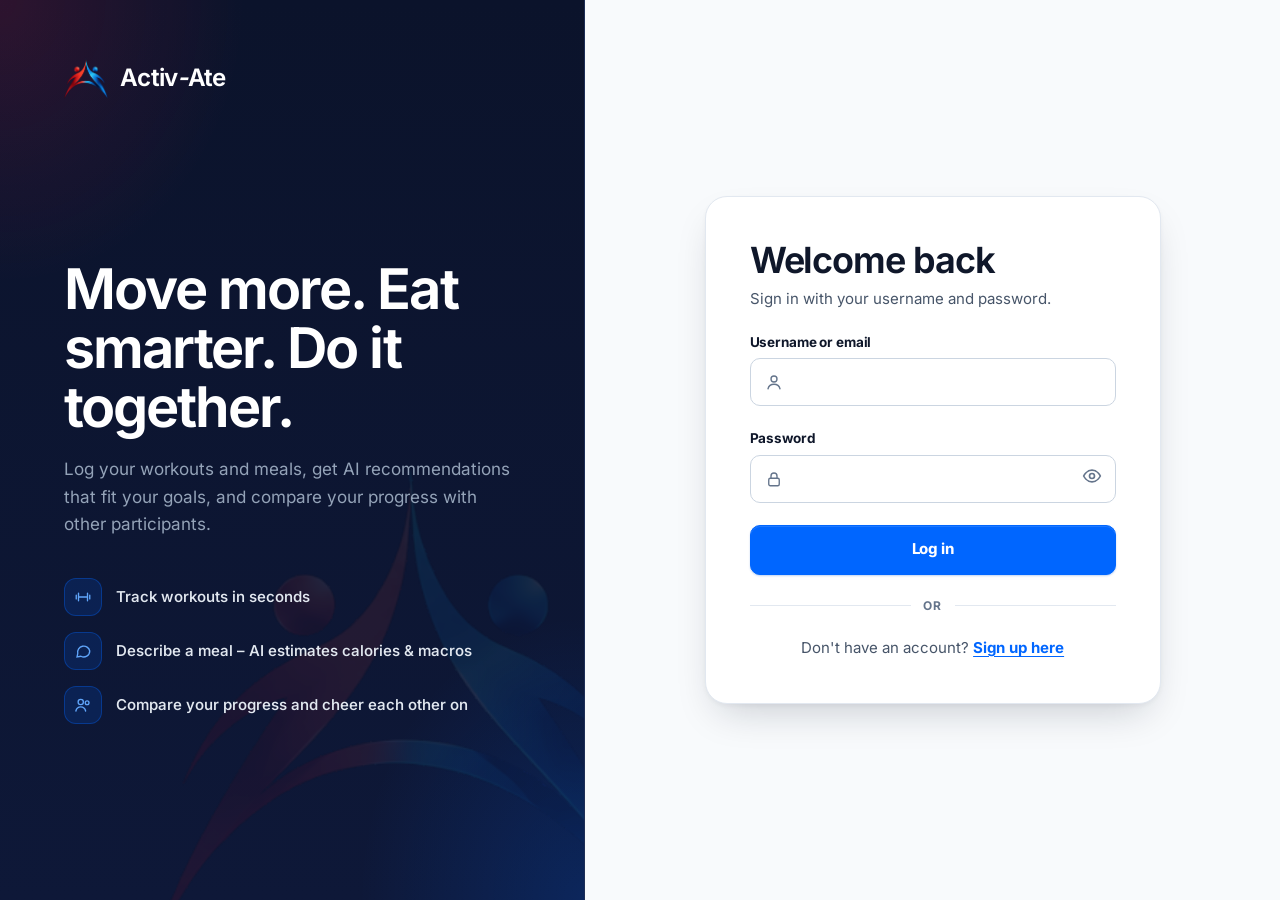
==== commit f511a1d1: "AI Coach limited to fitness, nutrition,..." ====
--- a/frontend/coach.html
+++ b/frontend/coach.html
@@ -18,12 +18,12 @@
   <aside id="sidebar" class="sidebar"></aside>
   <main class="main" id="main">
 
-    <div class="page-header"><div><h1>AI Coach</h1><p class="lead">Ask anything about training, food or recovery – answers are based on your own data.</p></div></div>
+    <div class="page-header"><div><h1>AI Coach</h1><p class="lead">Ask about workouts, nutrition, goals, progress, or your fitness community.</p></div></div>
     <div class="cols">
       <section class="card card--flush col-main" style="flex:3 1 480px">
         <div class="row" style="padding:18px 22px;border-bottom:1px solid var(--line-2)">
           <span class="ai-badge" style="width:40px;height:40px;border-radius:12px;background:var(--side);color:var(--mint)"><svg width="22" height="22" viewBox="0 0 24 24" fill="none" stroke="currentColor" stroke-width="2.2" stroke-linecap="round" aria-hidden="true"><path d="M12 3v3M12 18v3M3 12h3M18 12h3M6 6l2 2M16 16l2 2M6 18l2-2M16 8l2-2"/></svg></span>
-          <div class="grow"><b>Activ-Ate Coach</b><div class="small" style="color:var(--brand);font-weight:600">Uses your goals, workouts &amp; meals</div></div>
+          <div class="grow"><b>Activ-Ate Coach</b><div class="small" style="color:var(--brand);font-weight:600">Uses your goals, sports &amp; activity target</div></div>
           <button type="button" class="btn btn--small" id="new-chat">New chat</button>
         </div>
         <div class="chat-log" id="chat" role="log" aria-live="polite" aria-label="Conversation"></div>
